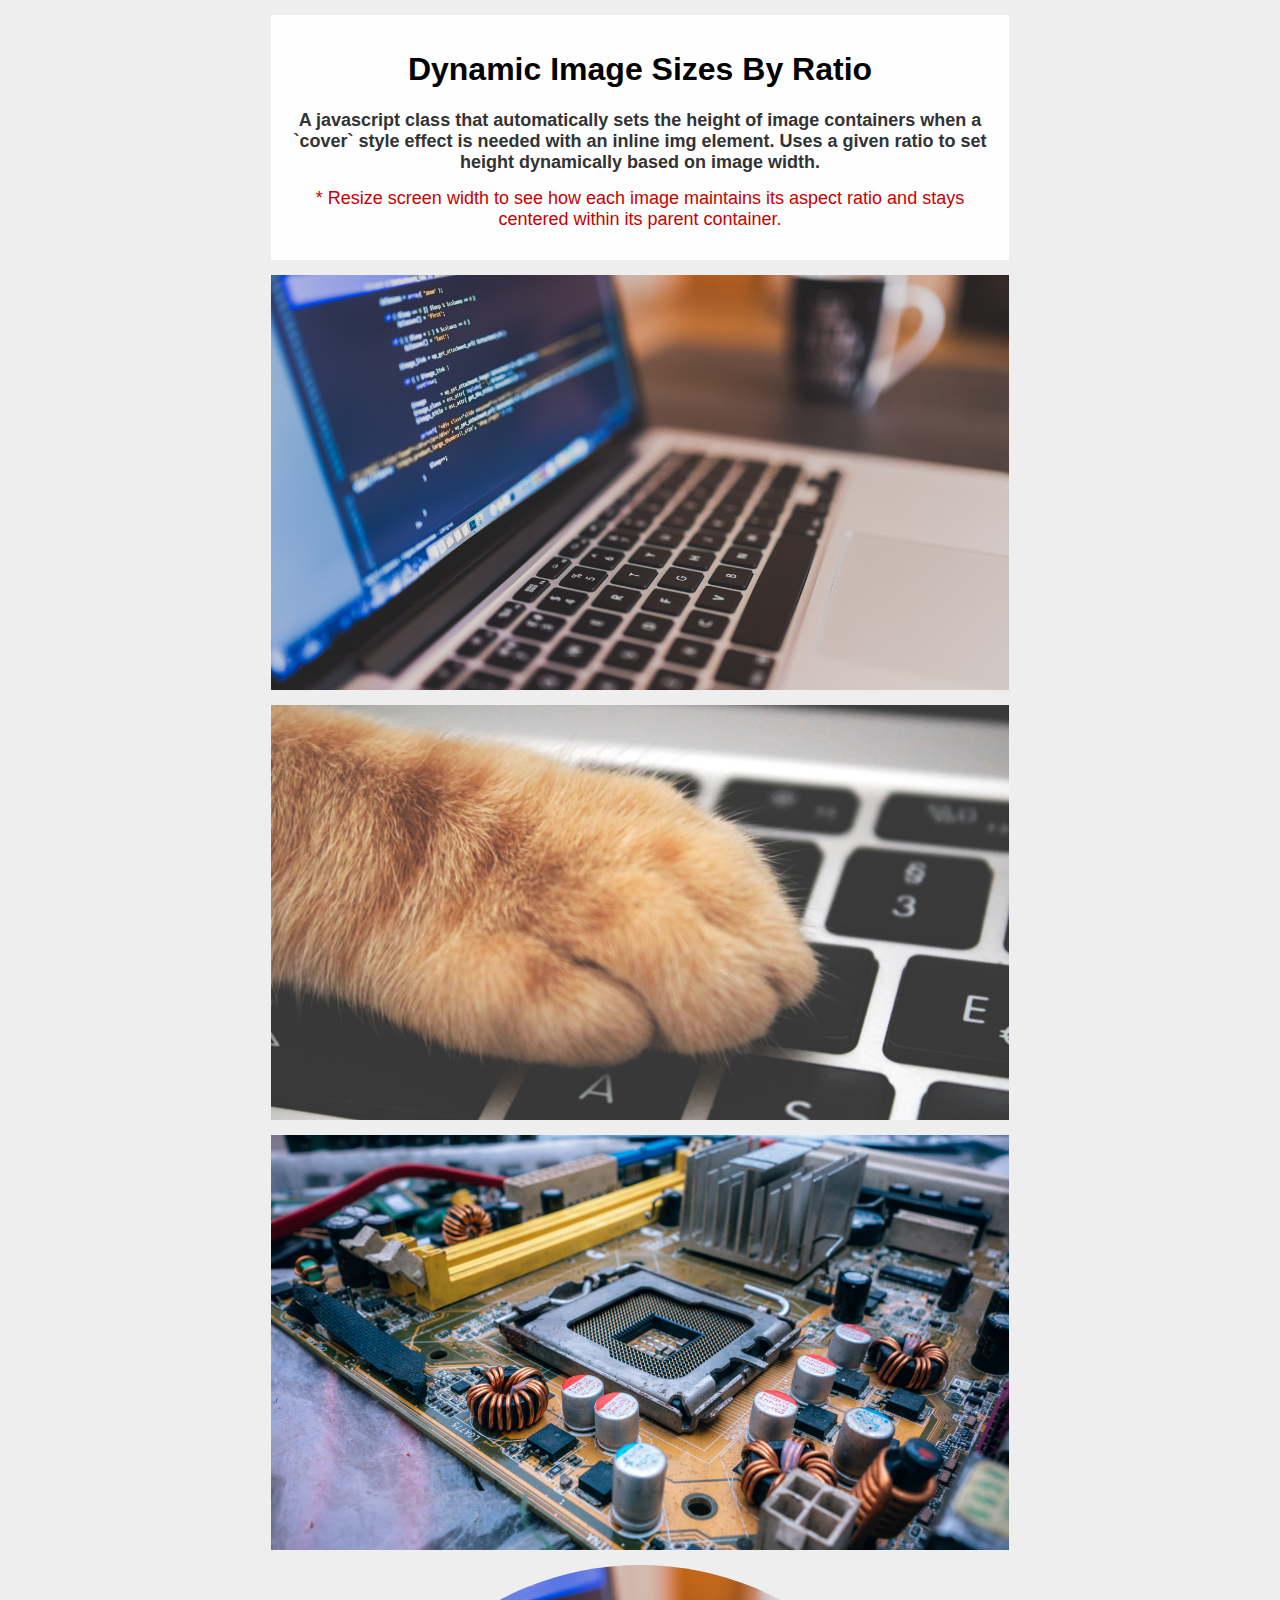
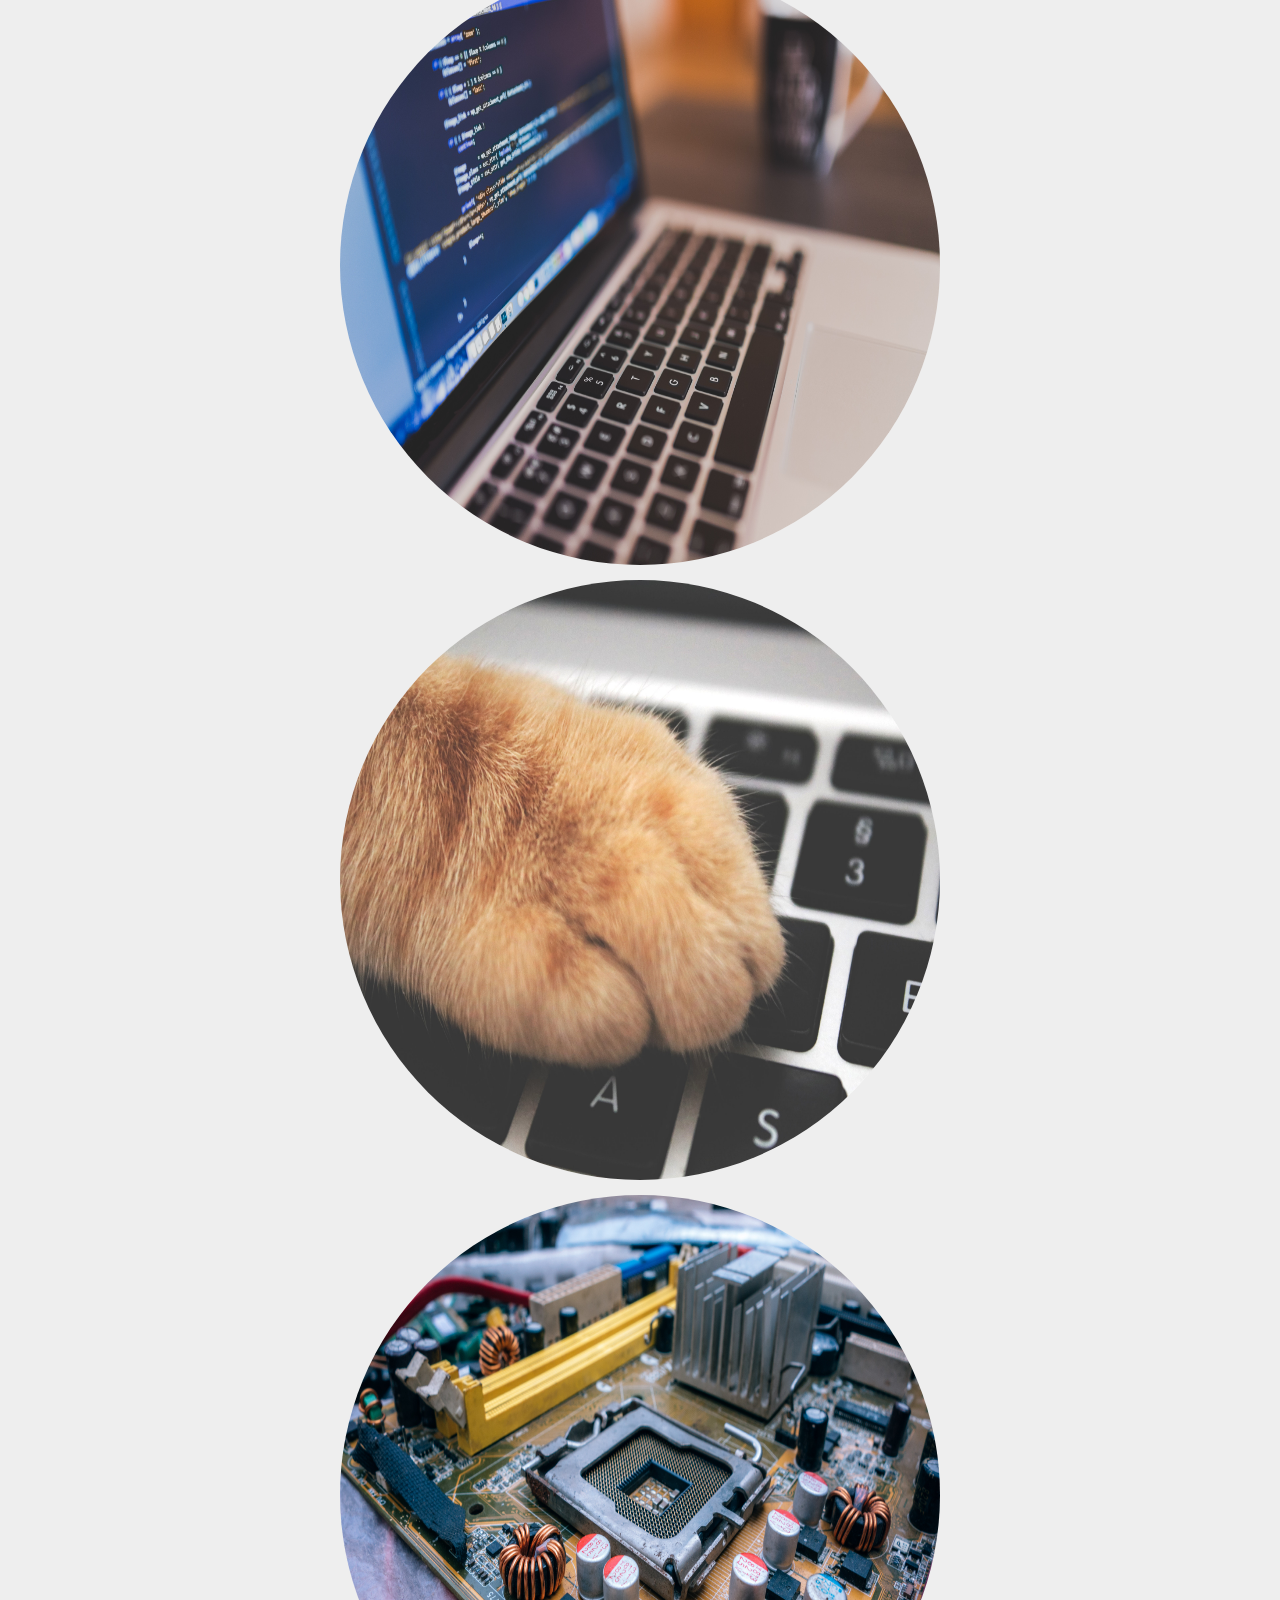
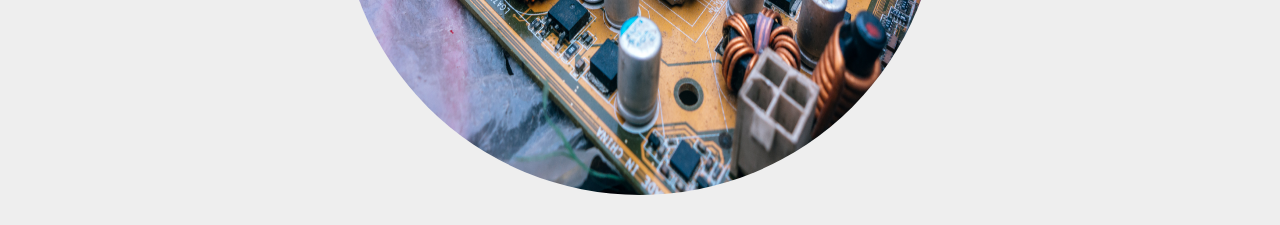
==== dynamic-images-by-ratio/index.html @ 6b1da2de "Updated readme" ====
<html lang="en">
<head>
	<meta charset="utf-8">

	<title>Dynamic Images By Ratio - JS Class</title>
	<meta name="description" content="A javascript class that automatically sets the height of image containers when a `cover` style effect is needed with an inline img element. Uses a given ratio to set height dynamically based on image width.">
	<meta name="author" content="Jim Kulakowski">
	<meta name="viewport" content="width=device-width, initial-scale=1.0">
	<!--[if lt IE 9]>
	<script src="https://cdnjs.cloudflare.com/ajax/libs/html5shiv/3.7.3/html5shiv.js"></script>
	<![endif]-->

	<link rel="stylesheet" href="css/style.css" />

	<style>
		/*-- Styles for Dynamic Images --*/
		.image-container {
			width: 100%;
			display: relative; /* Make sure image containers are relative to accommodate absolutely positioned child img elements */
			margin: 0 auto 15px;
			background: #f7f7f7;
		}
		.image-container img {
			width: 100%; /* Make sure to set your image width */
		}

		/*-- Additional image styles --*/
		.round .image-container {
			max-width: 600px;
			-webkit-border-radius: 100%;
			-moz-border-radius: 100%;
			border-radius: 100%;
		}
	</style>

</head>

<body>

	<div id="about">
		<h1>Dynamic Image Sizes By Ratio</h1>
		<p><strong>A javascript class that automatically sets the height of image containers when a `cover` style effect is needed with an inline img element. Uses a given ratio to set height dynamically based on image width.</strong></p>
		<p style="color: rgb(200, 0, 0);">* Resize screen width to see how each image maintains its aspect ratio and stays centered within its parent container.</p>
	</div>

	<div class="filmic">
		<div class="image-container">
			<img src="img/ai-artificial-intelligence-code-34676.jpg" alt="Computer and coffe mug" />
		</div>
		<div class="image-container">
			<img src="img/adorable-animal-cat-1440387.jpg" alt="Cat paw on Macbook" />
		</div>
		<div class="image-container">
			<img src="img/blur-capacitors-chip-825259.jpg" alt="Computer circuit board" />
		</div>
	</div>

	<div class="round">
		<div class="image-container">
			<img src="img/ai-artificial-intelligence-code-34676.jpg" alt="Computer and coffe mug" />
		</div>
		<div class="image-container">
			<img src="img/adorable-animal-cat-1440387.jpg" alt="Cat paw on Macbook" />
		</div>
		<div class="image-container">
			<img src="img/blur-capacitors-chip-825259.jpg" alt="Computer circuit board" />
		</div>
	</div>

</body>

<!-- Import DynamicImagesByRatio javascript class -->
<script src="js/DynamicImagesByRatio.js" type="text/javascript"></script>

<script>
	// Instantiate new objects to control images dynamically based on a 
	// specific ratio. The `containerSelector` may be used to call a single
	// image, or multiple images given a class, or ID.

	// Instantiate a new onbject to display film-style images
	var filmicDynamicImages = new DynamicImagesByRatio({
		containerSelector: '.filmic .image-container',
		ratio: {
			width: 16, // 16:9 ratio
			height: 9
		},
	});

	// Instantiate a new object to display circular images
	var circularDynamicImages = new DynamicImagesByRatio({
		containerSelector: '.round .image-container',
		ratio: {
			width: 1, // 1:1 (square image contained within round container)
			height: 1
		},
	});

</script>
---- dynamic-images-by-ratio/css/style.css ----
body {
	width: 100%;
	max-width: 768px;
	font-family: 'Arial', sans-serif;
	margin: 0 auto;
	padding: 15px;
	background: #eee;
	-webkit-box-sizing: border-box;
	-moz-box-sizing: border-box;
	box-sizing: border-box;
}
p {
	font-size: 18px;
	margin: 15px auto;
	color: #333;
}
#about {
	text-align: center; 
	padding: 15px; 
	margin-bottom: 15px;
	background: #fefefe;
}
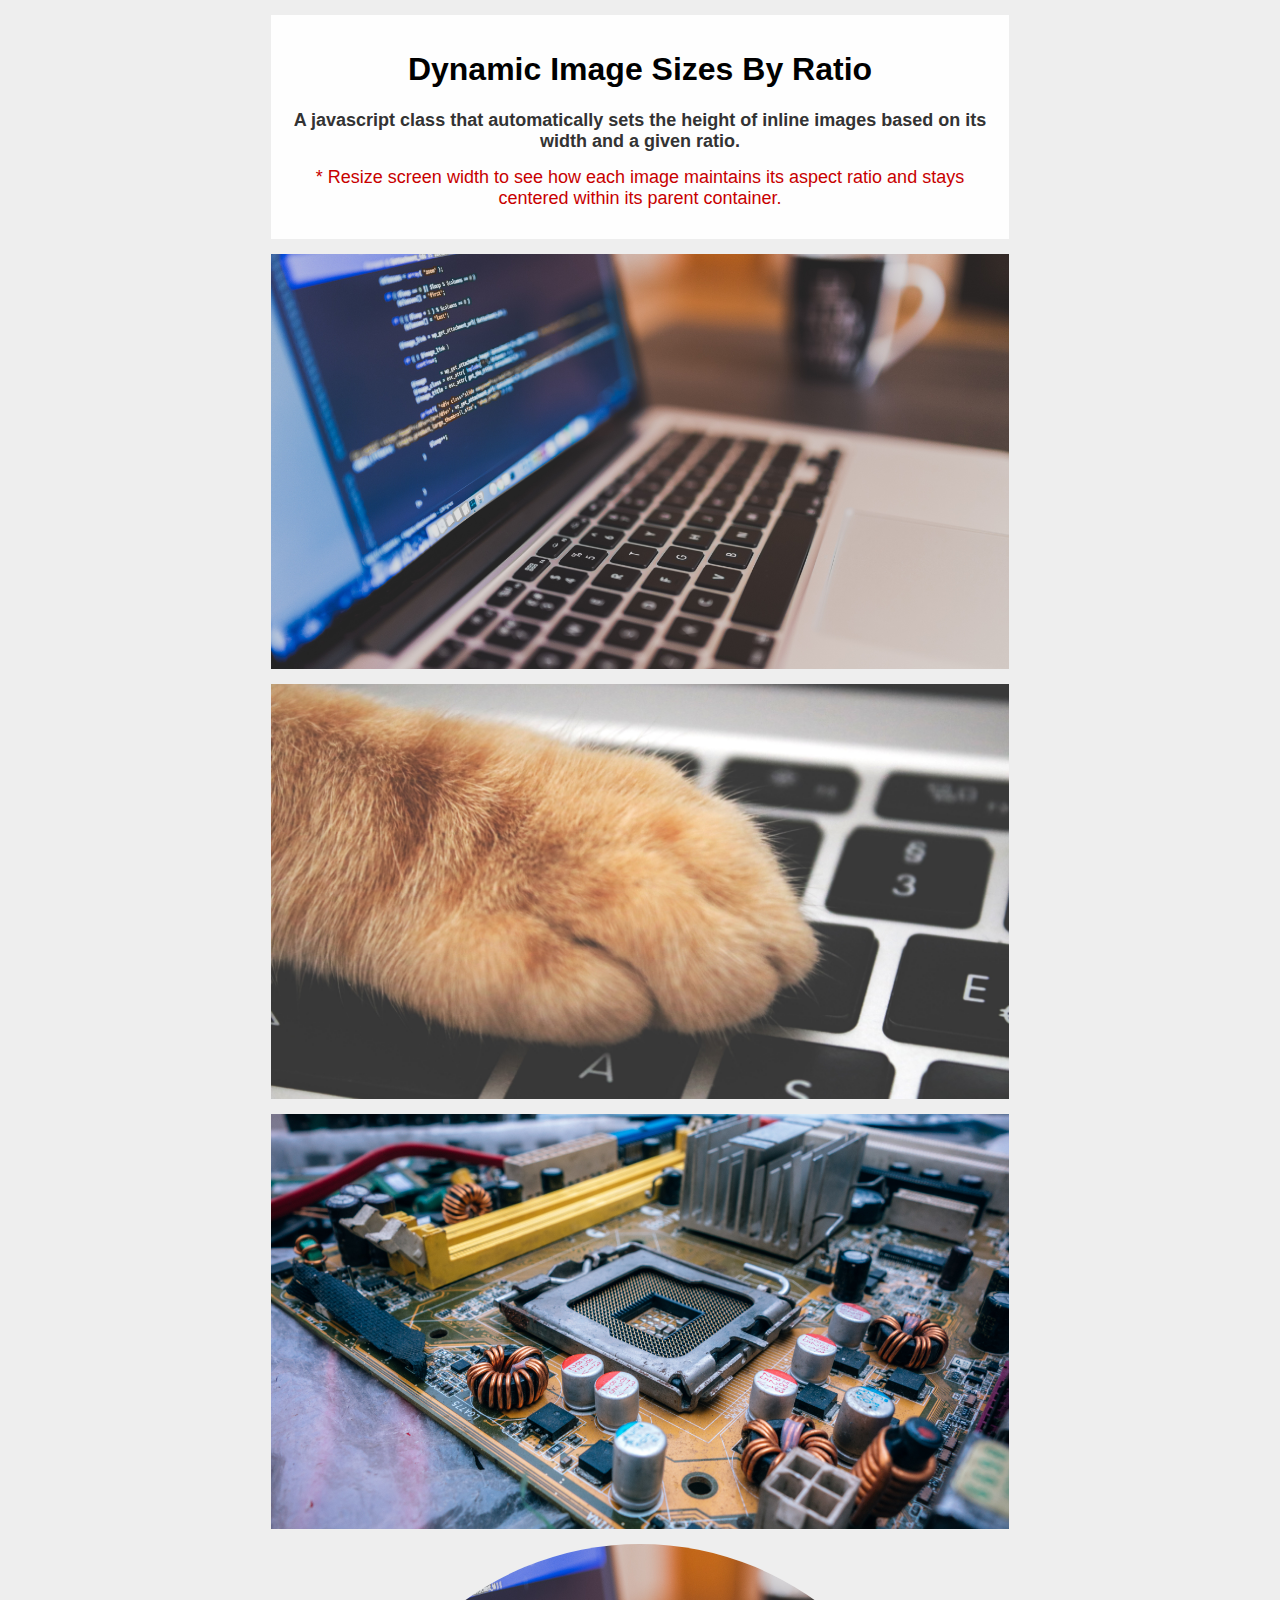
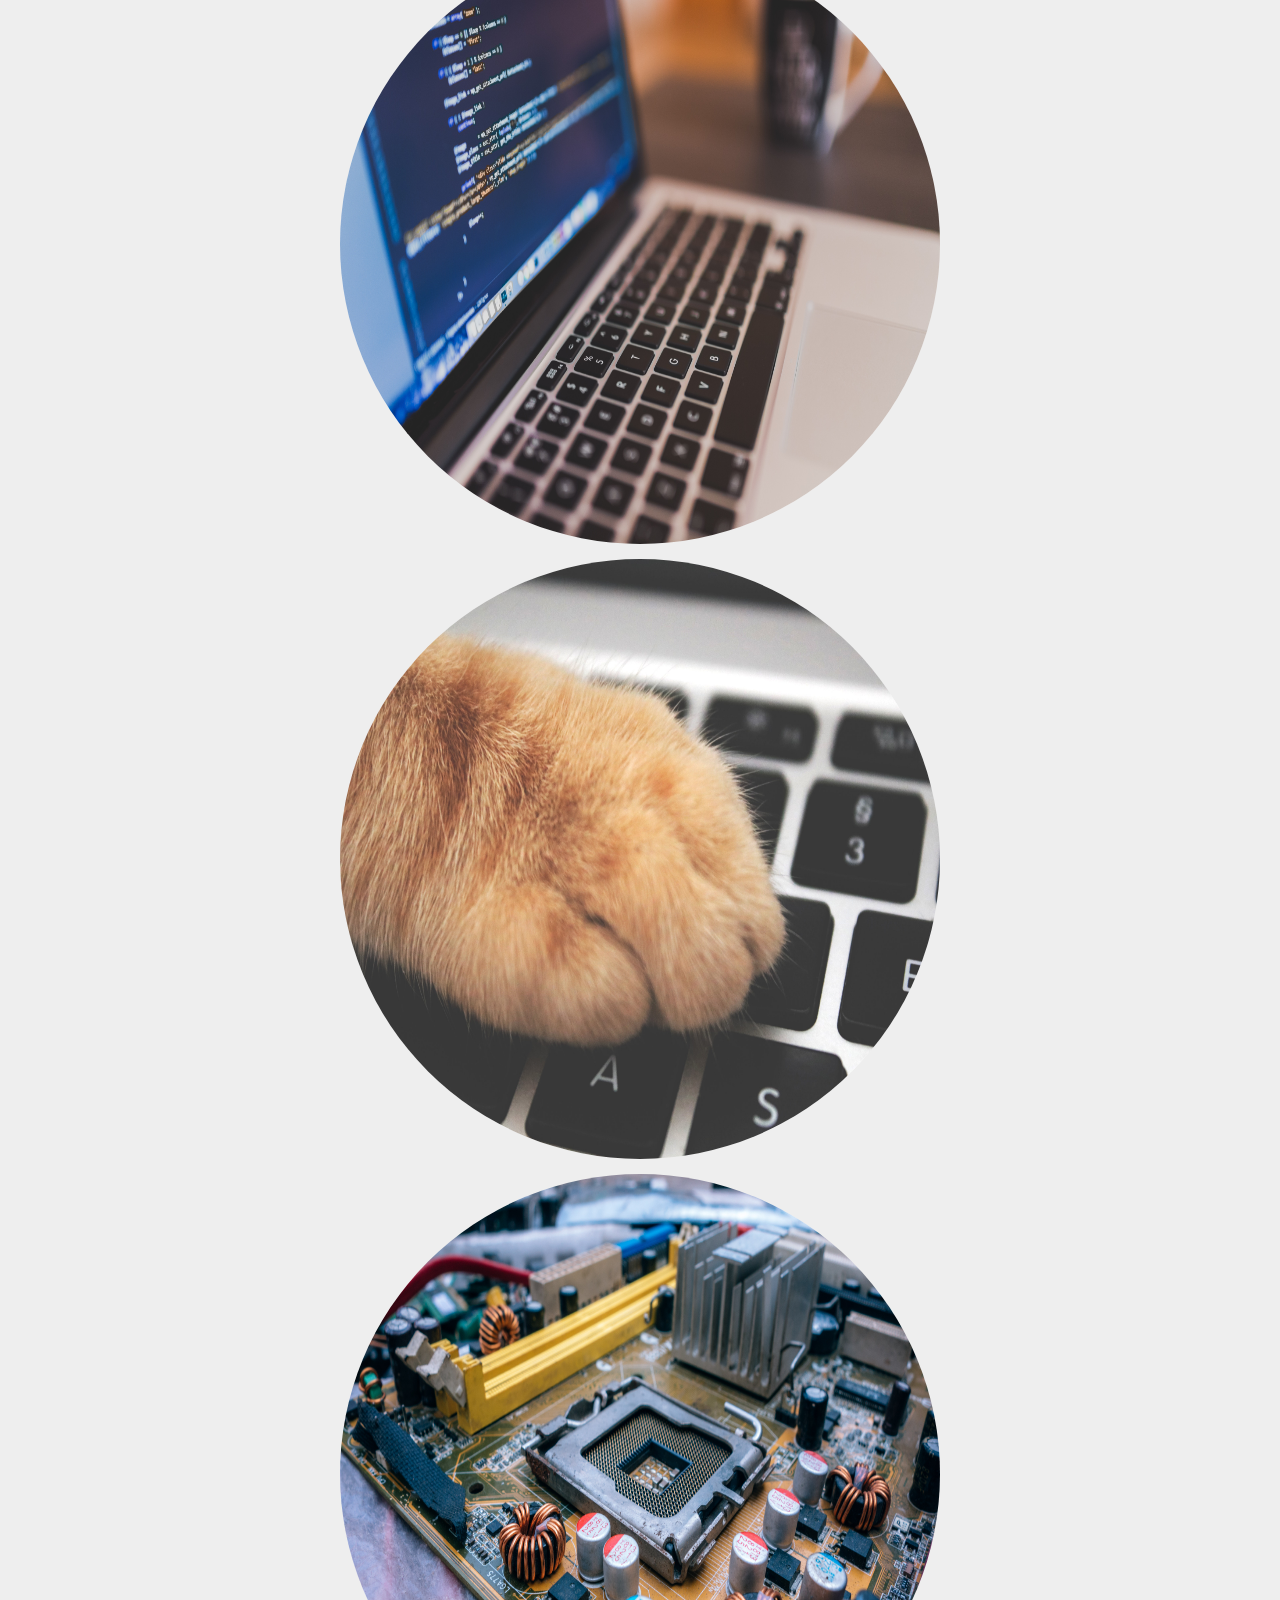
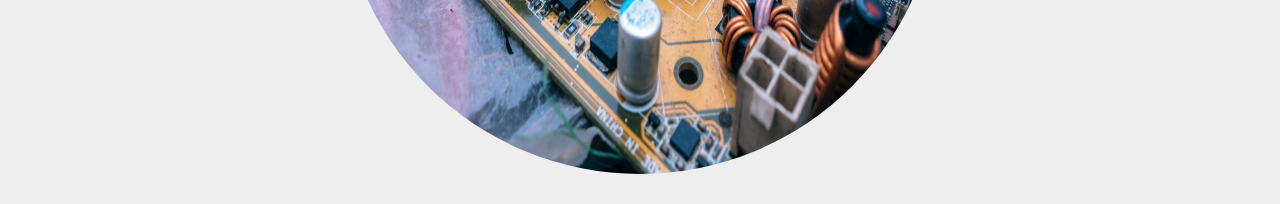
==== commit e831ccbd: "Updated description" ====
--- a/dynamic-images-by-ratio/index.html
+++ b/dynamic-images-by-ratio/index.html
@@ -3,7 +3,7 @@
 	<meta charset="utf-8">
 
 	<title>Dynamic Images By Ratio - JS Class</title>
-	<meta name="description" content="A javascript class that automatically sets the height of image containers when a `cover` style effect is needed with an inline img element. Uses a given ratio to set height dynamically based on image width.">
+	<meta name="description" content="A javascript class that automatically sets the height of inline images based on its width and a given ratio.">
 	<meta name="author" content="Jim Kulakowski">
 	<meta name="viewport" content="width=device-width, initial-scale=1.0">
 	<!--[if lt IE 9]>
@@ -39,7 +39,7 @@
 
 	<div id="about">
 		<h1>Dynamic Image Sizes By Ratio</h1>
-		<p><strong>A javascript class that automatically sets the height of image containers when a `cover` style effect is needed with an inline img element. Uses a given ratio to set height dynamically based on image width.</strong></p>
+		<p><strong>A javascript class that automatically sets the height of inline images based on its width and a given ratio.</strong></p>
 		<p style="color: rgb(200, 0, 0);">* Resize screen width to see how each image maintains its aspect ratio and stays centered within its parent container.</p>
 	</div>
 
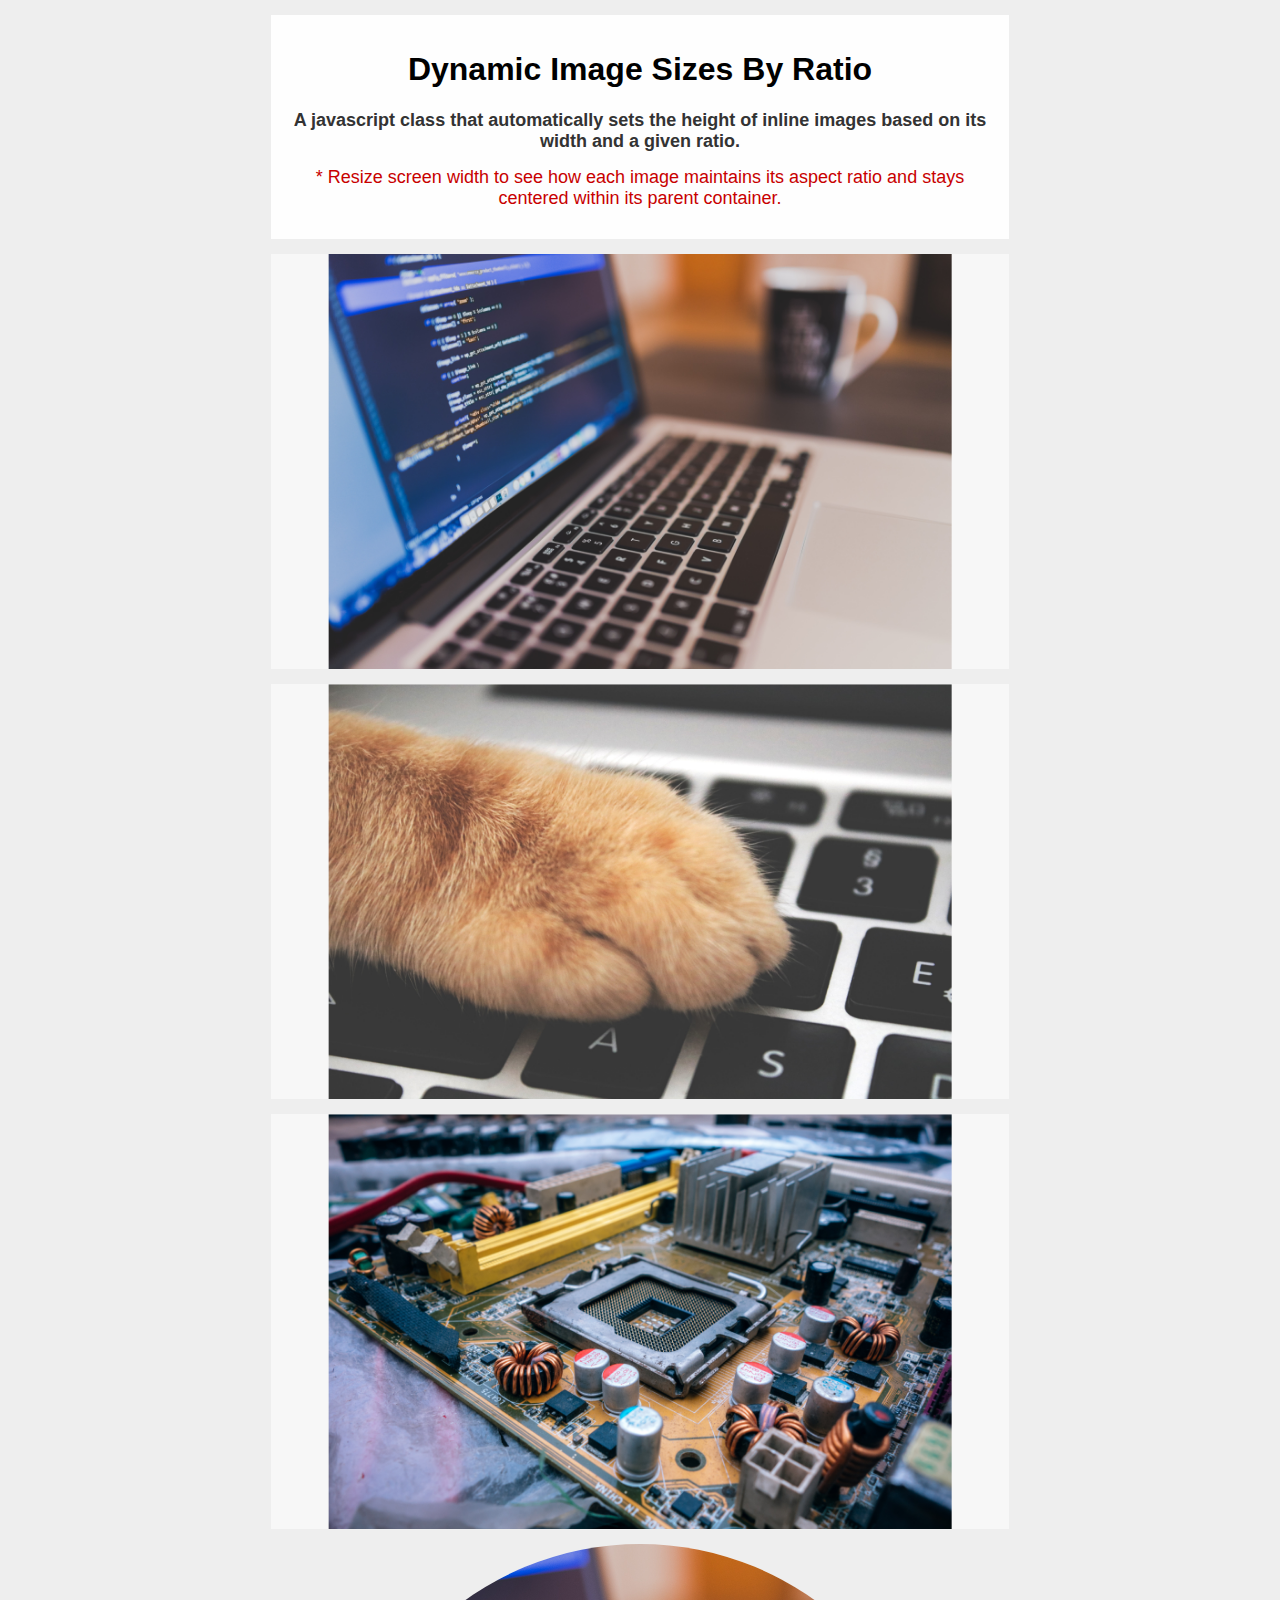
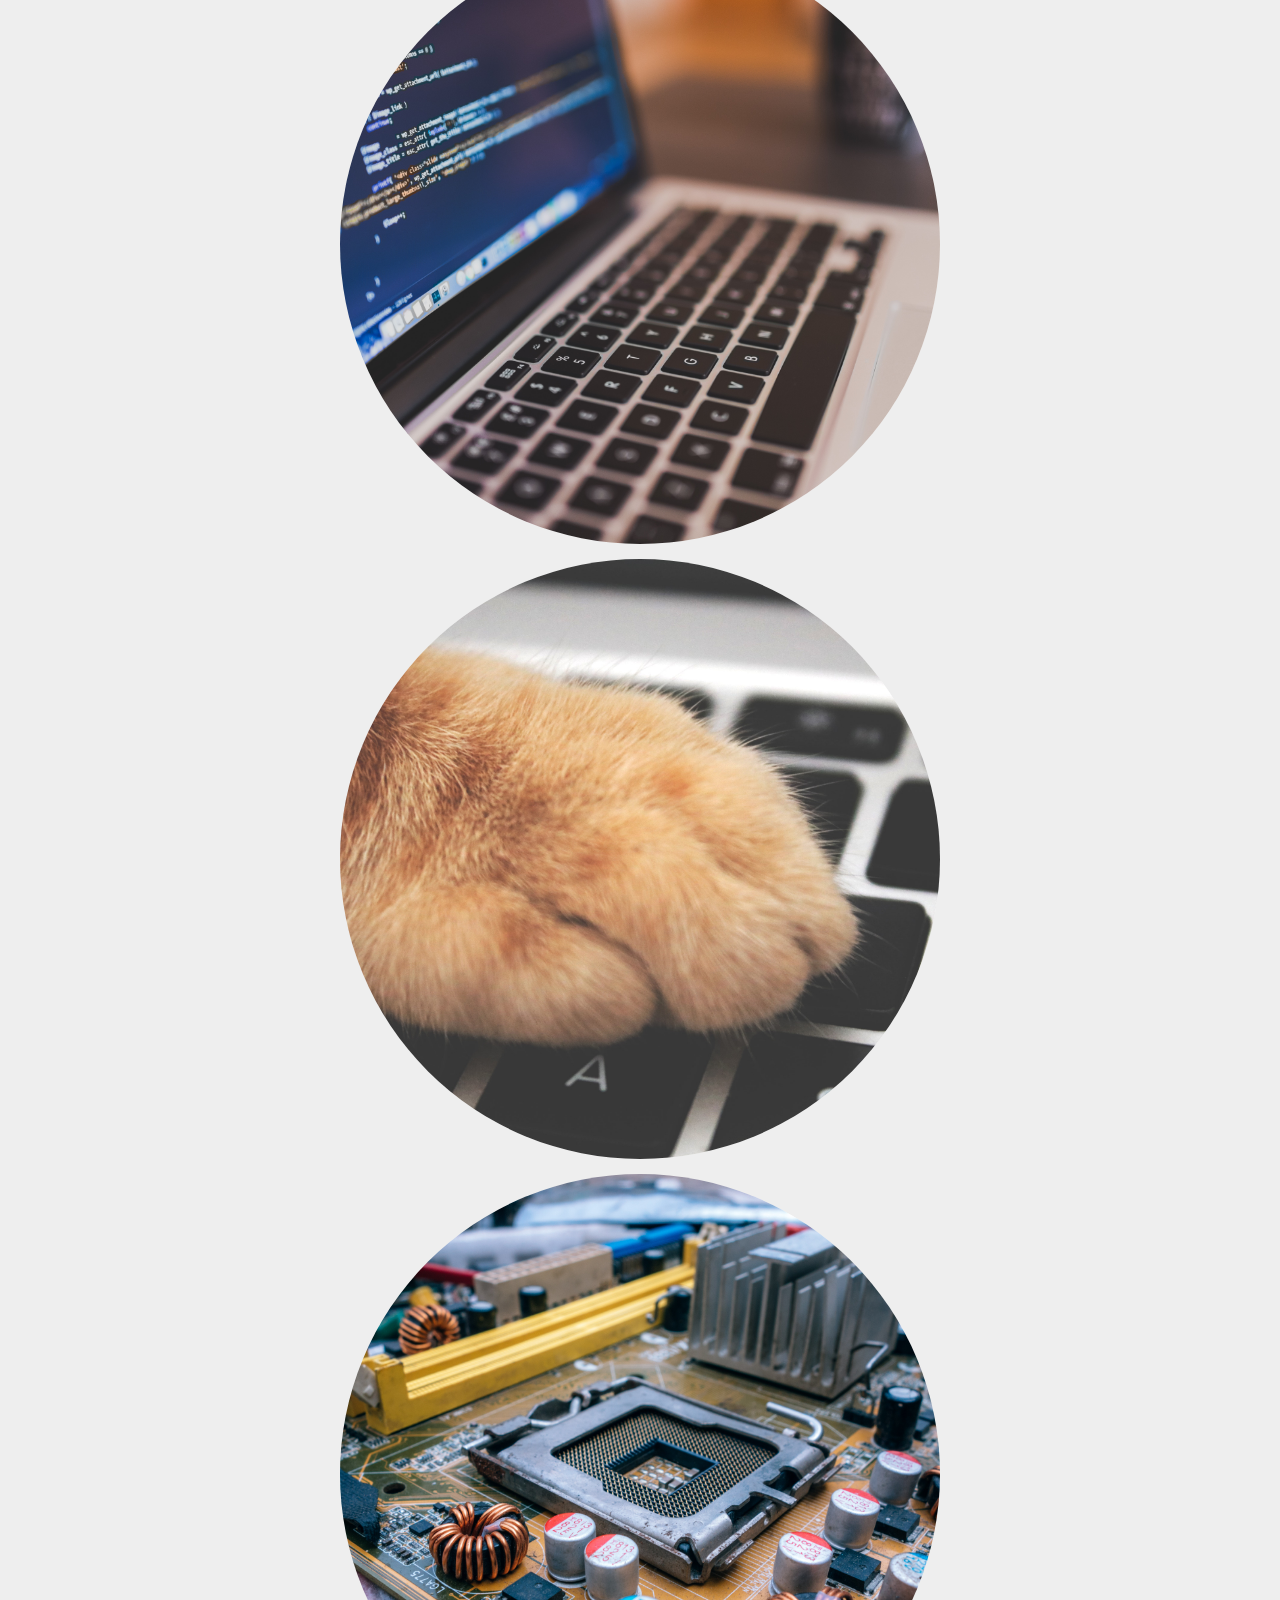
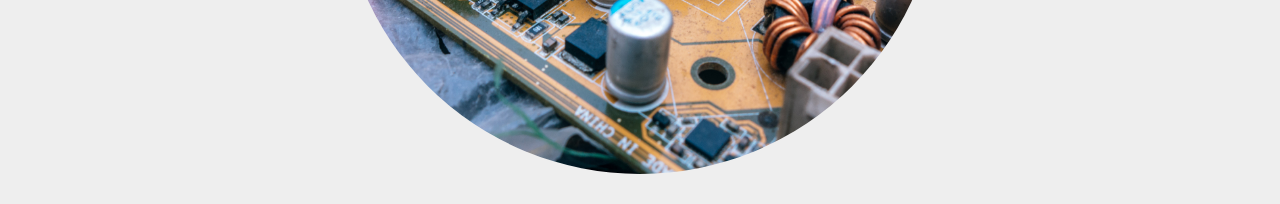
==== commit d2f1ef42: "Fixed issues with dynamic image ratio square images distorting" ====
--- a/dynamic-images-by-ratio/index.html
+++ b/dynamic-images-by-ratio/index.html
@@ -3,7 +3,7 @@
 	<meta charset="utf-8">
 
 	<title>Dynamic Images By Ratio - JS Class</title>
-	<meta name="description" content="A javascript class that automatically sets the height of inline images based on its width and a given ratio.">
+	<meta name="description" content="A javascript class that allows the user to automatically set the height of inline images based on their widths and a given ratio.">
 	<meta name="author" content="Jim Kulakowski">
 	<meta name="viewport" content="width=device-width, initial-scale=1.0">
 	<!--[if lt IE 9]>
@@ -11,27 +11,6 @@
 	<![endif]-->
 
 	<link rel="stylesheet" href="css/style.css" />
-
-	<style>
-		/*-- Styles for Dynamic Images --*/
-		.image-container {
-			width: 100%;
-			display: relative; /* Make sure image containers are relative to accommodate absolutely positioned child img elements */
-			margin: 0 auto 15px;
-			background: #f7f7f7;
-		}
-		.image-container img {
-			width: 100%; /* Make sure to set your image width */
-		}
-
-		/*-- Additional image styles --*/
-		.round .image-container {
-			max-width: 600px;
-			-webkit-border-radius: 100%;
-			-moz-border-radius: 100%;
-			border-radius: 100%;
-		}
-	</style>
 
 </head>
 
@@ -77,7 +56,7 @@
 	// specific ratio. The `containerSelector` may be used to call a single
 	// image, or multiple images given a class, or ID.
 
-	// Instantiate a new onbject to display film-style images
+	// Instantiate a new object to display film-style images
 	var filmicDynamicImages = new DynamicImagesByRatio({
 		containerSelector: '.filmic .image-container',
 		ratio: {
--- a/dynamic-images-by-ratio/css/style.css
+++ b/dynamic-images-by-ratio/css/style.css
@@ -19,4 +19,22 @@
 	padding: 15px; 
 	margin-bottom: 15px;
 	background: #fefefe;
+}
+/*-- Styles for Dynamic Images --*/
+.image-container {
+	width: 100%;
+	display: relative; /* Make sure image containers are relative to accommodate absolutely positioned child img elements */
+	margin: 0 auto 15px;
+	background: #f7f7f7;
+}
+.image-container img {
+	width: 100%; /* Make sure to set your image width */
+}
+
+/*-- Additional image styles --*/
+.round .image-container {
+	max-width: 600px;
+	-webkit-border-radius: 100%;
+	-moz-border-radius: 100%;
+	border-radius: 100%;
 }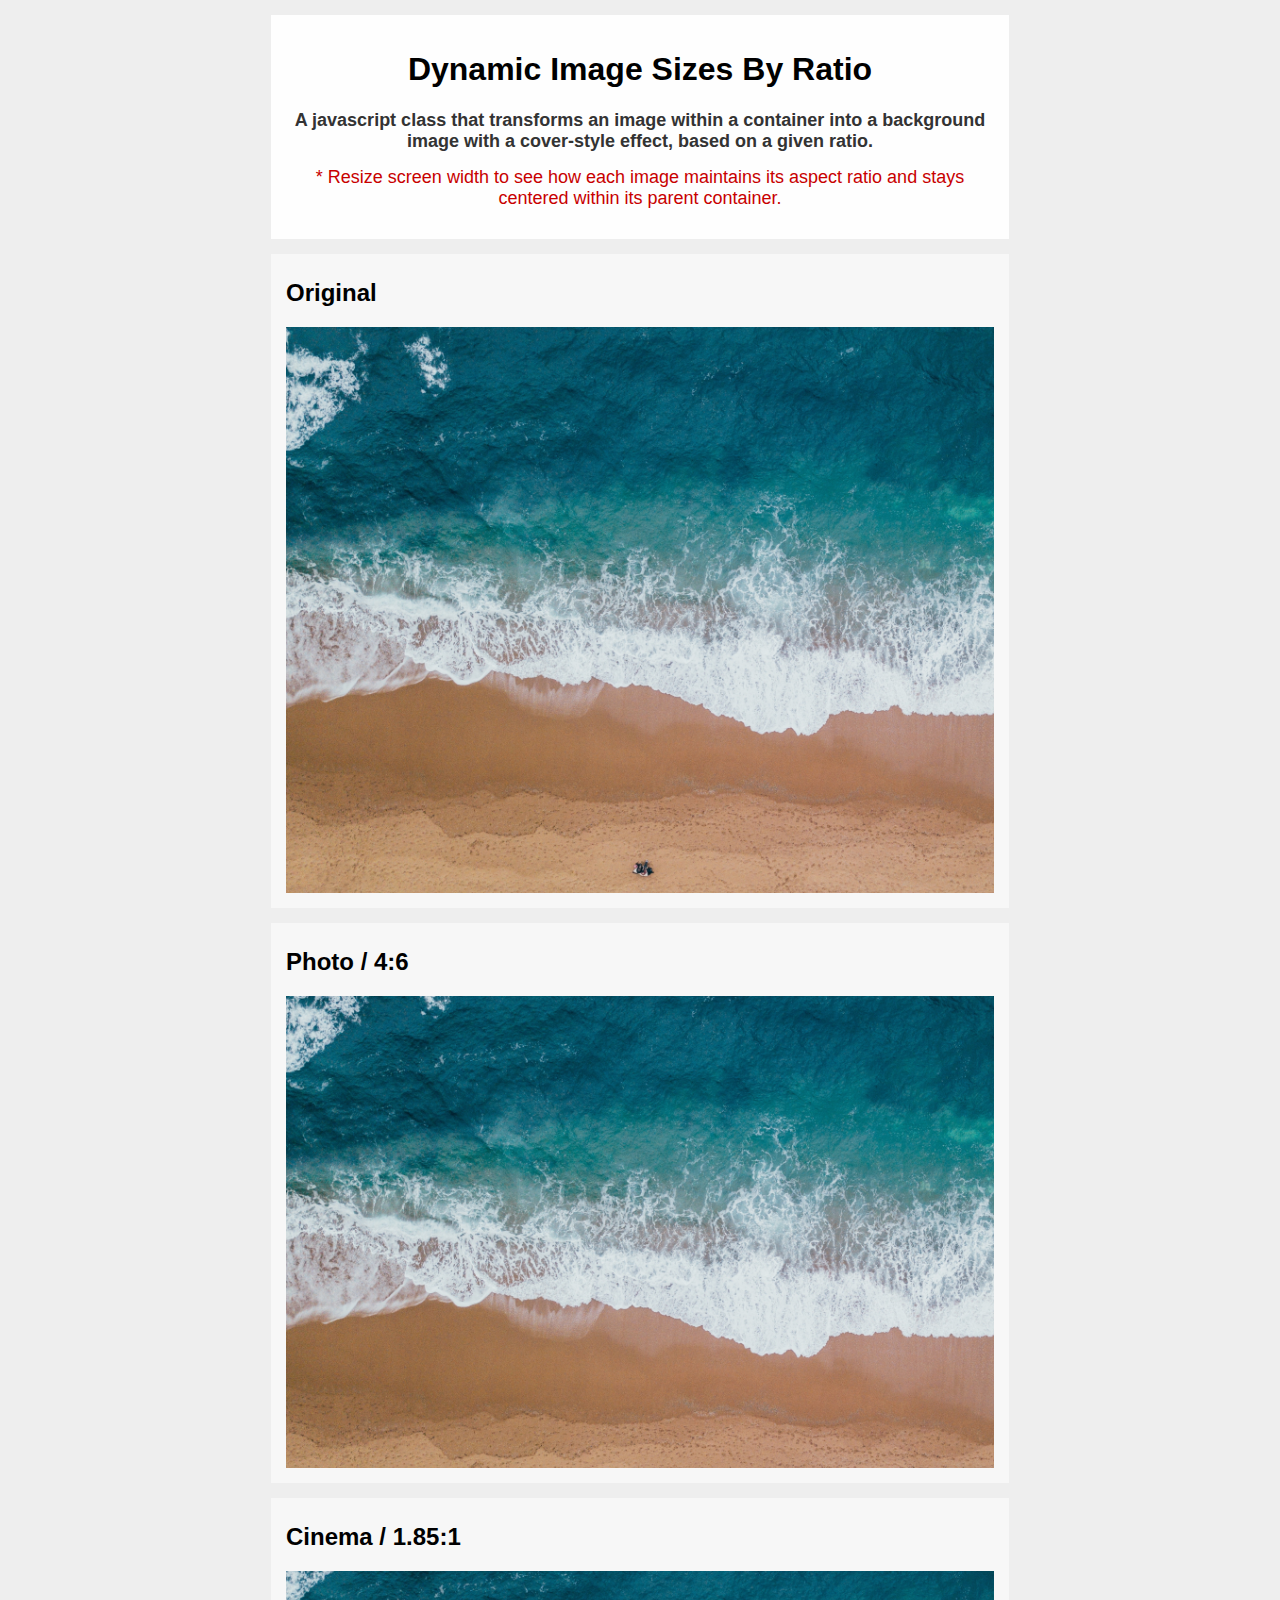
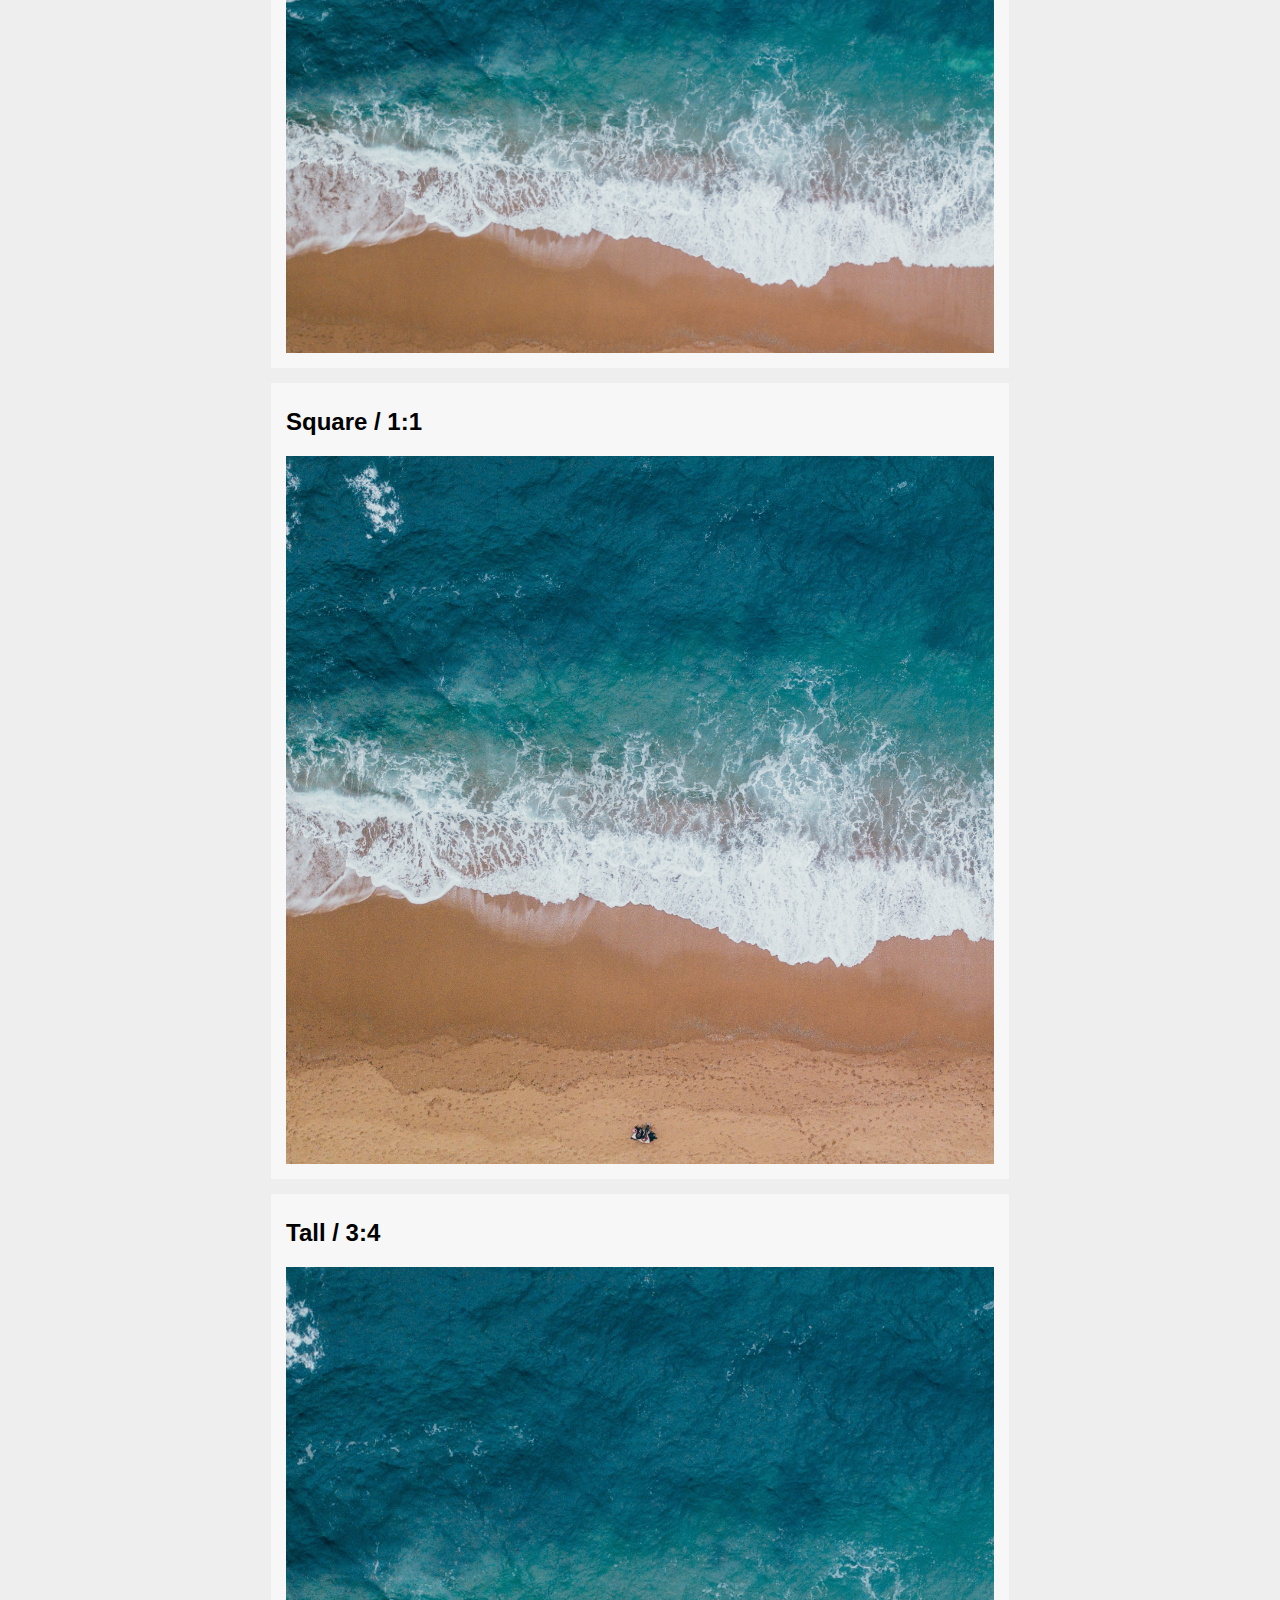
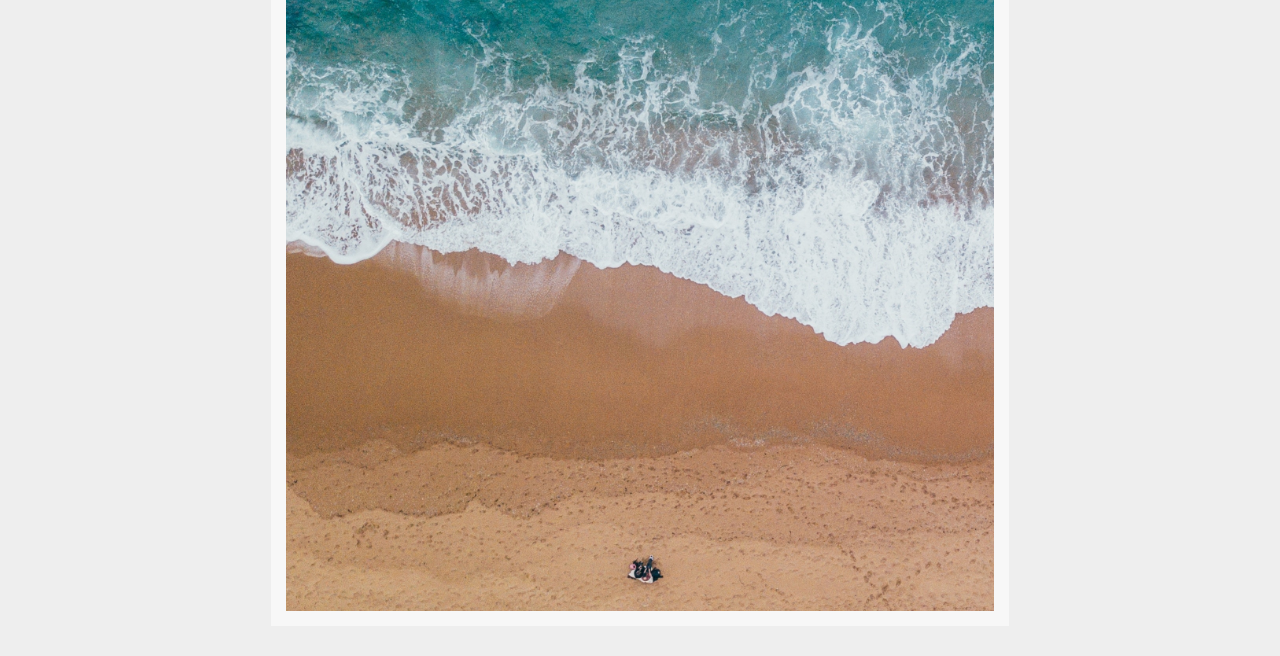
==== commit 48a95c89: "Modified Dynamic Image Sizes class to handle tall aspect ratios" ====
--- a/dynamic-images-by-ratio/index.html
+++ b/dynamic-images-by-ratio/index.html
@@ -3,7 +3,7 @@
 	<meta charset="utf-8">
 
 	<title>Dynamic Images By Ratio - JS Class</title>
-	<meta name="description" content="A javascript class that allows the user to automatically set the height of inline images based on their widths and a given ratio.">
+	<meta name="description" content="A javascript class that transforms an image within a container into a background image with a cover-style effect, based on a given ratio.">
 	<meta name="author" content="Jim Kulakowski">
 	<meta name="viewport" content="width=device-width, initial-scale=1.0">
 	<!--[if lt IE 9]>
@@ -18,31 +18,40 @@
 
 	<div id="about">
 		<h1>Dynamic Image Sizes By Ratio</h1>
-		<p><strong>A javascript class that automatically sets the height of inline images based on its width and a given ratio.</strong></p>
+		<p><strong>A javascript class that transforms an image within a container into a background image with a cover-style effect, based on a given ratio.</strong></p>
 		<p style="color: rgb(200, 0, 0);">* Resize screen width to see how each image maintains its aspect ratio and stays centered within its parent container.</p>
 	</div>
 
-	<div class="filmic">
+	<div class="original section">
+		<h2>Original</h2>
+		<img src="img/android-wallpaper-beach-foam-533923.jpg" alt="Beach Photo" style="width: 100%;" />
+	</div>
+
+	<div class="photo section">
+		<h2>Photo / 4:6</h2>
 		<div class="image-container">
-			<img src="img/ai-artificial-intelligence-code-34676.jpg" alt="Computer and coffe mug" />
-		</div>
-		<div class="image-container">
-			<img src="img/adorable-animal-cat-1440387.jpg" alt="Cat paw on Macbook" />
-		</div>
-		<div class="image-container">
-			<img src="img/blur-capacitors-chip-825259.jpg" alt="Computer circuit board" />
+			<img src="img/android-wallpaper-beach-foam-533923.jpg" alt="Beach Photo" />
 		</div>
 	</div>
 
-	<div class="round">
+	<div class="cinema section">
+		<h2>Cinema / 1.85:1</h2>
 		<div class="image-container">
-			<img src="img/ai-artificial-intelligence-code-34676.jpg" alt="Computer and coffe mug" />
+			<img src="img/android-wallpaper-beach-foam-533923.jpg" alt="Beach Photo" />
 		</div>
+	</div>
+
+	<div class="square section">
+		<h2>Square / 1:1</h2>
 		<div class="image-container">
-			<img src="img/adorable-animal-cat-1440387.jpg" alt="Cat paw on Macbook" />
+			<img src="img/android-wallpaper-beach-foam-533923.jpg" alt="Beach Photo" />
 		</div>
+	</div>
+
+	<div class="tall section">
+		<h2>Tall / 3:4</h2>
 		<div class="image-container">
-			<img src="img/blur-capacitors-chip-825259.jpg" alt="Computer circuit board" />
+			<img src="img/android-wallpaper-beach-foam-533923.jpg" alt="Beach Photo" />
 		</div>
 	</div>
 
@@ -56,22 +65,40 @@
 	// specific ratio. The `containerSelector` may be used to call a single
 	// image, or multiple images given a class, or ID.
 
-	// Instantiate a new object to display film-style images
+	// Instantiate a new object to display photo-style images
 	var filmicDynamicImages = new DynamicImagesByRatio({
-		containerSelector: '.filmic .image-container',
+		containerSelector: '.photo .image-container',
 		ratio: {
-			width: 16, // 16:9 ratio
-			height: 9
+			width: 6, // 6:4 ratio
+			height: 4
 		},
 	});
 
-	// Instantiate a new object to display circular images
-	var circularDynamicImages = new DynamicImagesByRatio({
-		containerSelector: '.round .image-container',
+	// Instantiate a new object to display film-style images
+	var cinemaDynamicImages = new DynamicImagesByRatio({
+		containerSelector: '.cinema .image-container',
 		ratio: {
-			width: 1, // 1:1 (square image contained within round container)
+			width: 1.85, // 1.85:1 ratio
 			height: 1
 		},
 	});
 
+	// Instantiate a new object to display square images
+	var squareDynamicImages = new DynamicImagesByRatio({
+		containerSelector: '.square .image-container',
+		ratio: {
+			width: 1, // 1:1
+			height: 1
+		},
+	});
+
+	// Instantiate a new object to display tall images
+	var tallDynamicImages = new DynamicImagesByRatio({
+		containerSelector: '.tall .image-container',
+		ratio: {
+			width: 3, // 3:4
+			height: 4
+		},
+	});
+
 </script>--- a/dynamic-images-by-ratio/css/style.css
+++ b/dynamic-images-by-ratio/css/style.css
@@ -21,20 +21,25 @@
 	background: #fefefe;
 }
 /*-- Styles for Dynamic Images --*/
+.section {
+	padding: 5px 15px 15px;
+	background: #f7f7f7;
+}
+.section:not(:last-child) {
+	margin-bottom: 15px;
+}
 .image-container {
 	width: 100%;
-	display: relative; /* Make sure image containers are relative to accommodate absolutely positioned child img elements */
-	margin: 0 auto 15px;
-	background: #f7f7f7;
+	margin: 0 auto;
 }
-.image-container img {
-	width: 100%; /* Make sure to set your image width */
+.image-container:not(:last-child) {
+	margin-bottom: 15px;
 }
 
 /*-- Additional image styles --*/
 .round .image-container {
 	max-width: 600px;
-	-webkit-border-radius: 100%;
-	-moz-border-radius: 100%;
-	border-radius: 100%;
+	-webkit-border-radius: 300px;
+	-moz-border-radius: 300px;
+	border-radius: 300px;
 }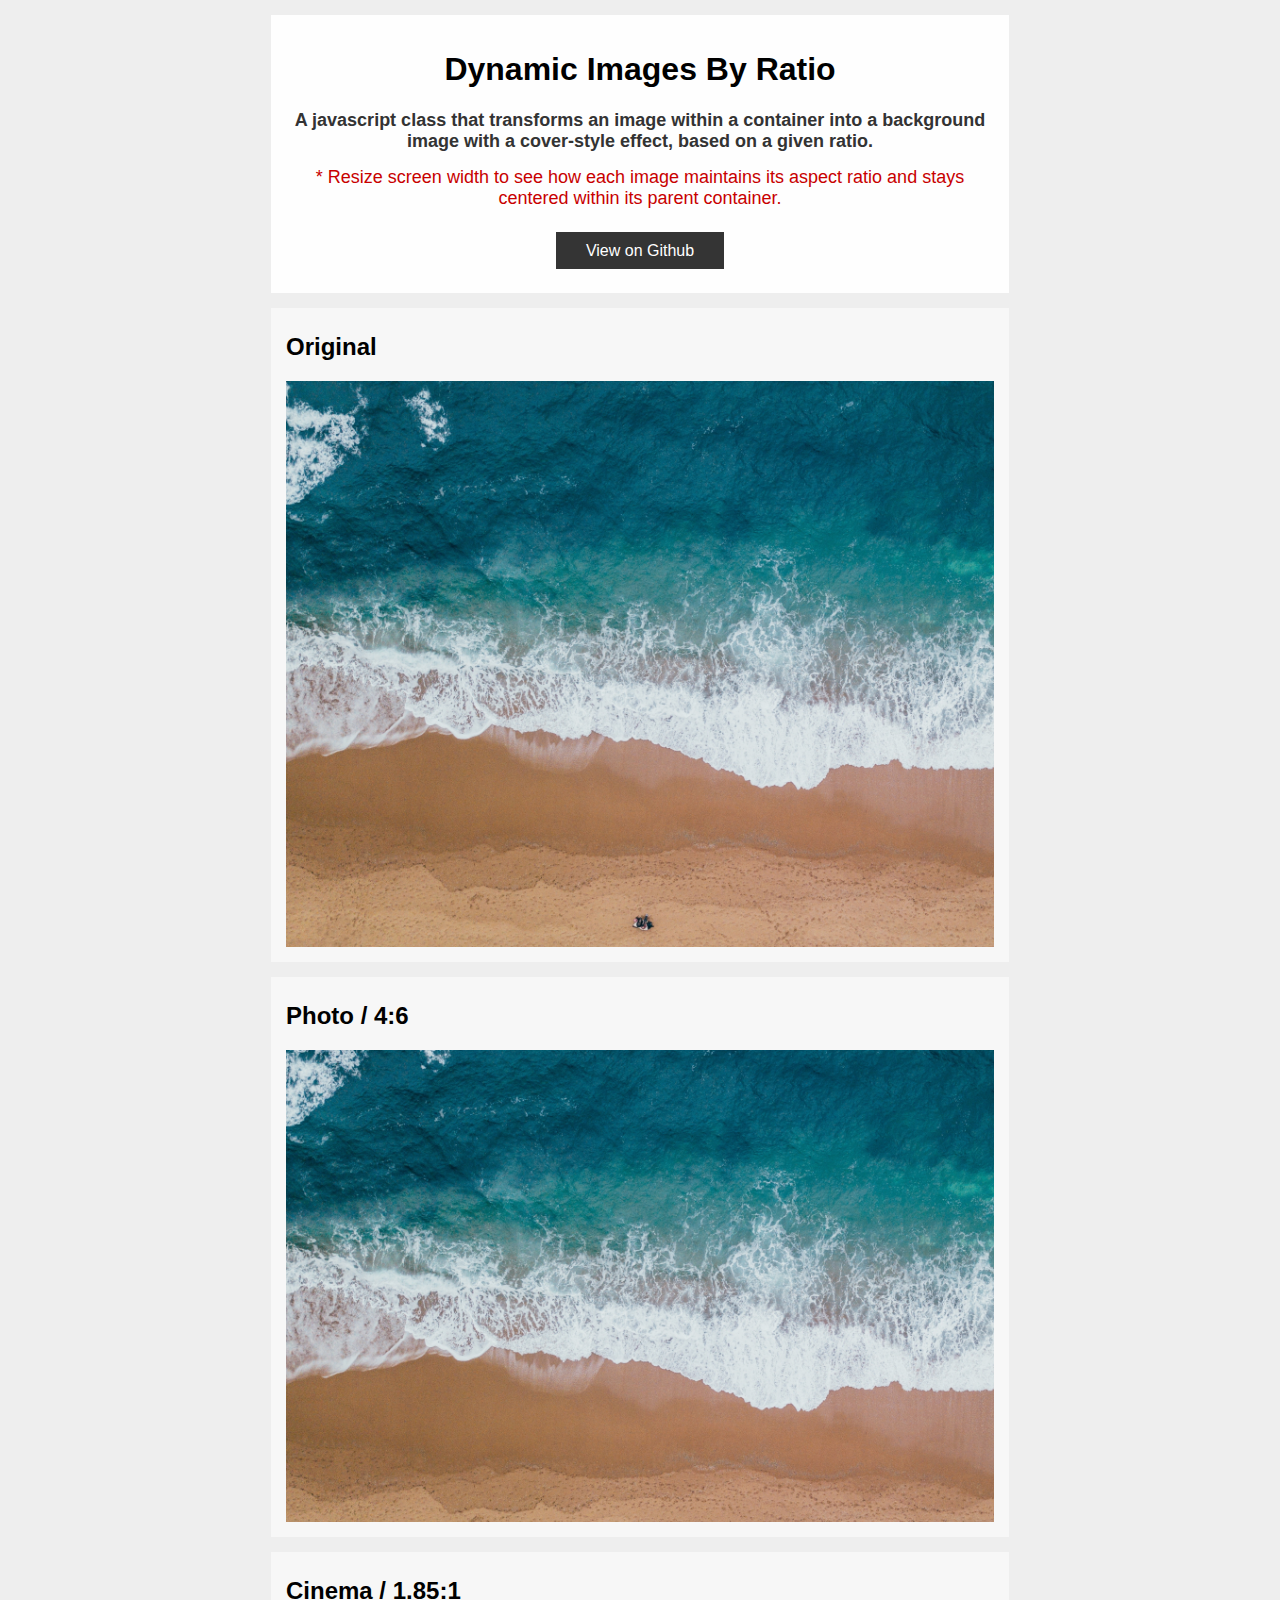
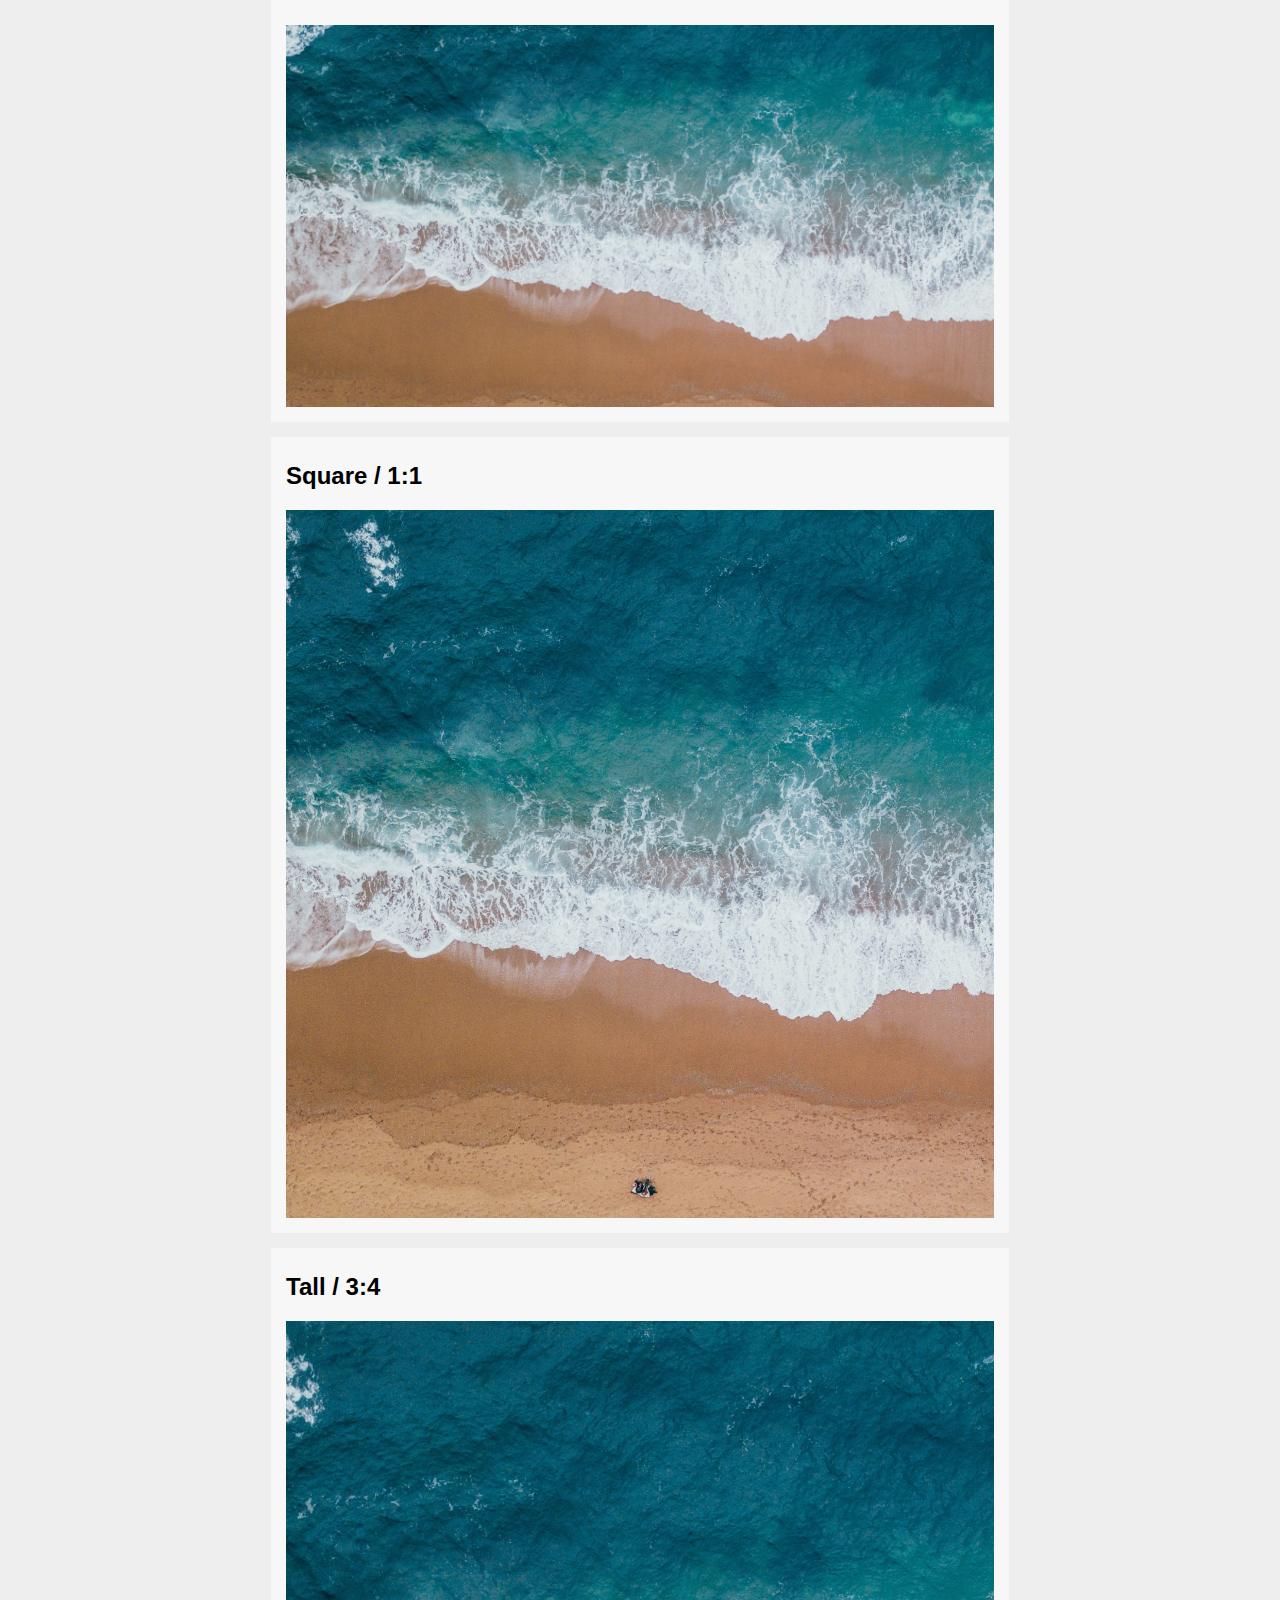
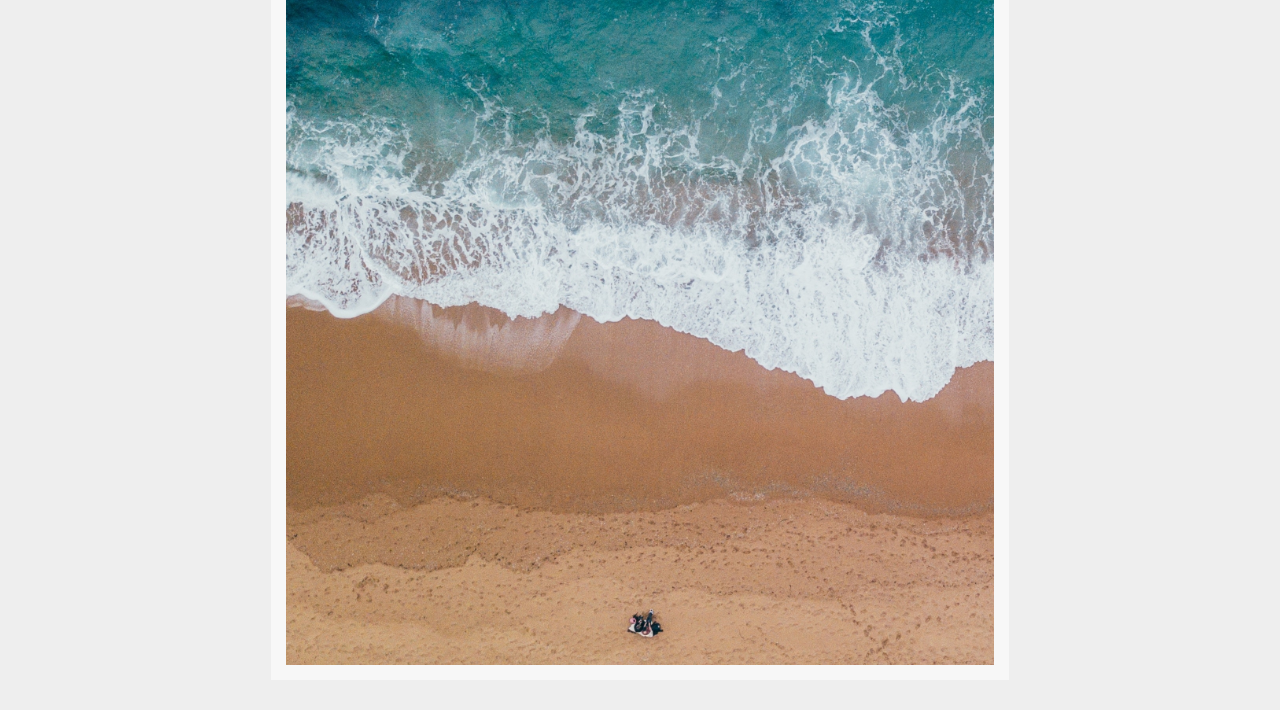
==== commit 096d3535: "Added "View on Github" button" ====
--- a/dynamic-images-by-ratio/index.html
+++ b/dynamic-images-by-ratio/index.html
@@ -17,9 +17,13 @@
 <body>
 
 	<div id="about">
-		<h1>Dynamic Image Sizes By Ratio</h1>
+		<h1>Dynamic Images By Ratio</h1>
 		<p><strong>A javascript class that transforms an image within a container into a background image with a cover-style effect, based on a given ratio.</strong></p>
 		<p style="color: rgb(200, 0, 0);">* Resize screen width to see how each image maintains its aspect ratio and stays centered within its parent container.</p>
+		<br/>
+		<a href="https://github.com/jmkulakowski/my-library/tree/master/dynamic-images-by-ratio" class="btn">View on Github</a>
+		<br/>
+		<br/>
 	</div>
 
 	<div class="original section">
--- a/dynamic-images-by-ratio/css/style.css
+++ b/dynamic-images-by-ratio/css/style.css
@@ -13,6 +13,17 @@
 	font-size: 18px;
 	margin: 15px auto;
 	color: #333;
+}
+a {
+	text-decoration: none;
+}
+.btn, .btn:focus {
+	padding: 10px 30px;
+	color: #fff;
+	background: #010101cc;
+}
+.btn:hover {
+	background: #010101;
 }
 #about {
 	text-align: center; 
